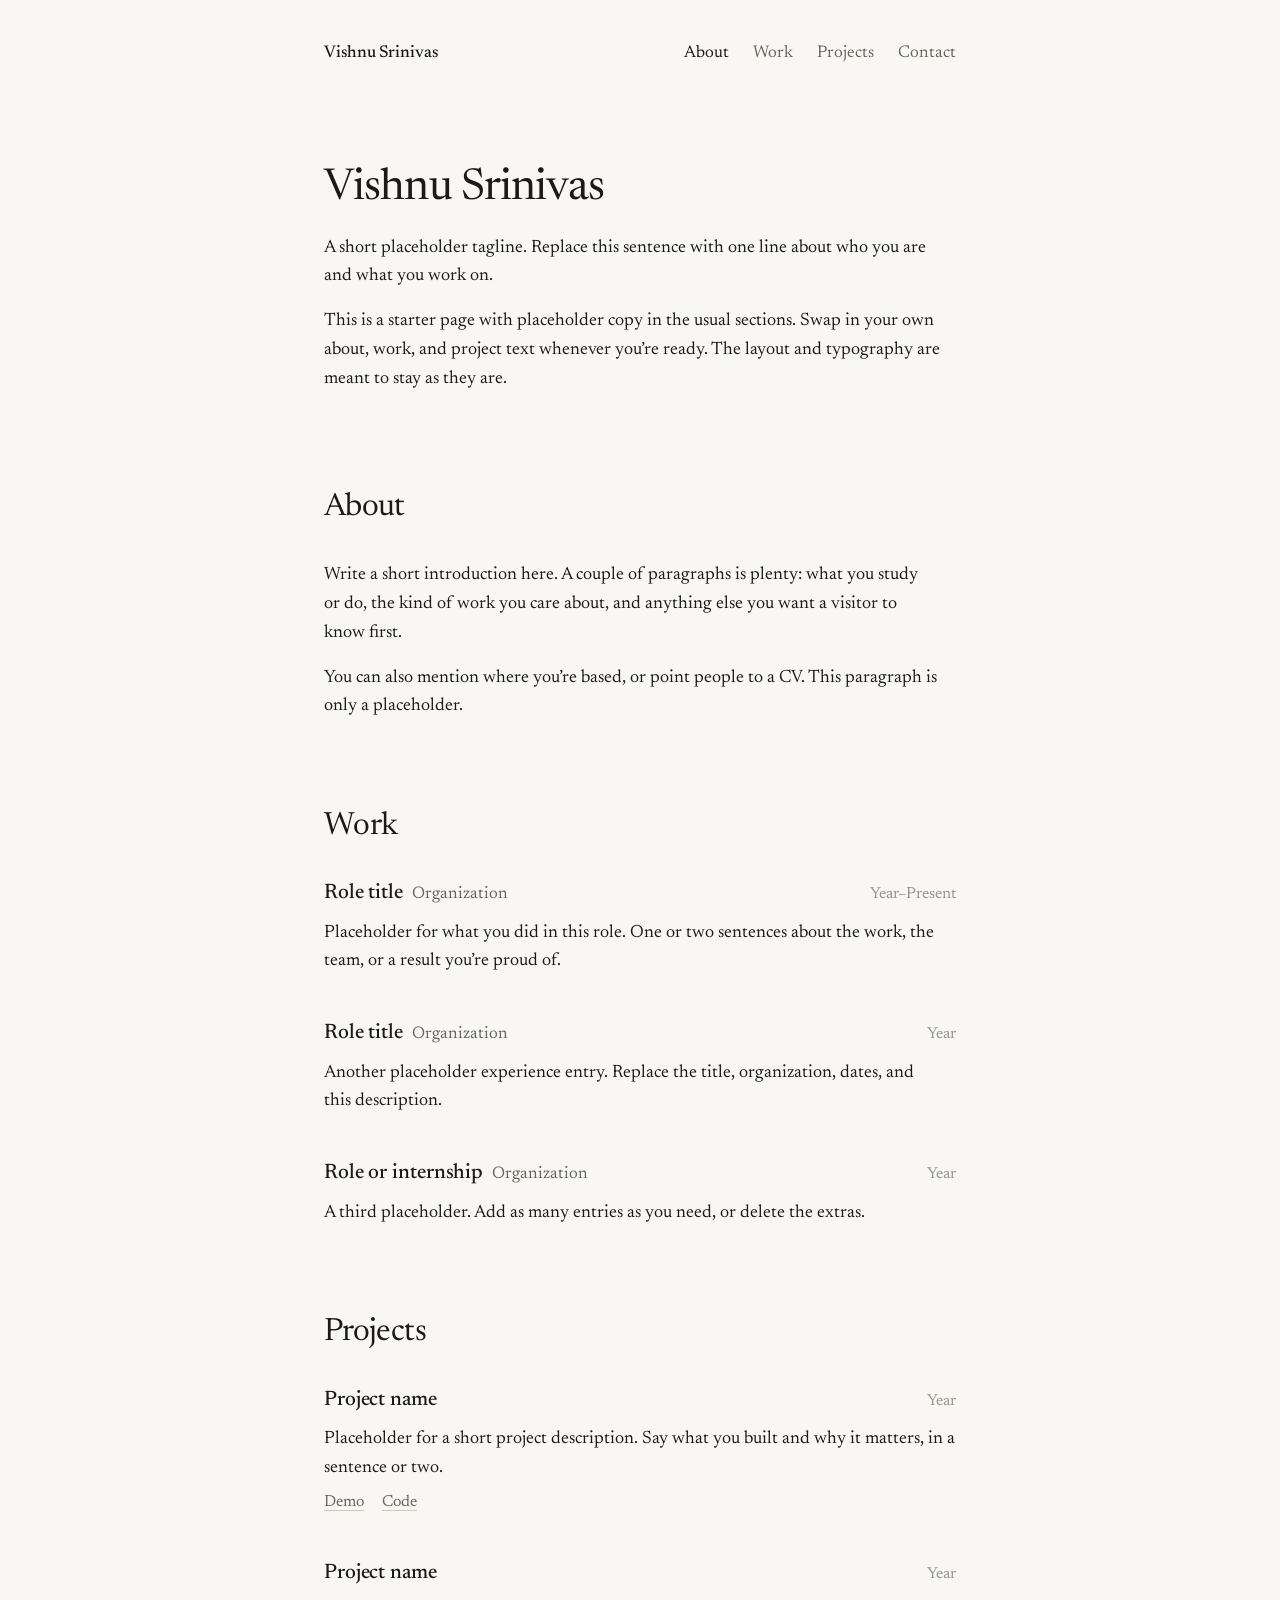
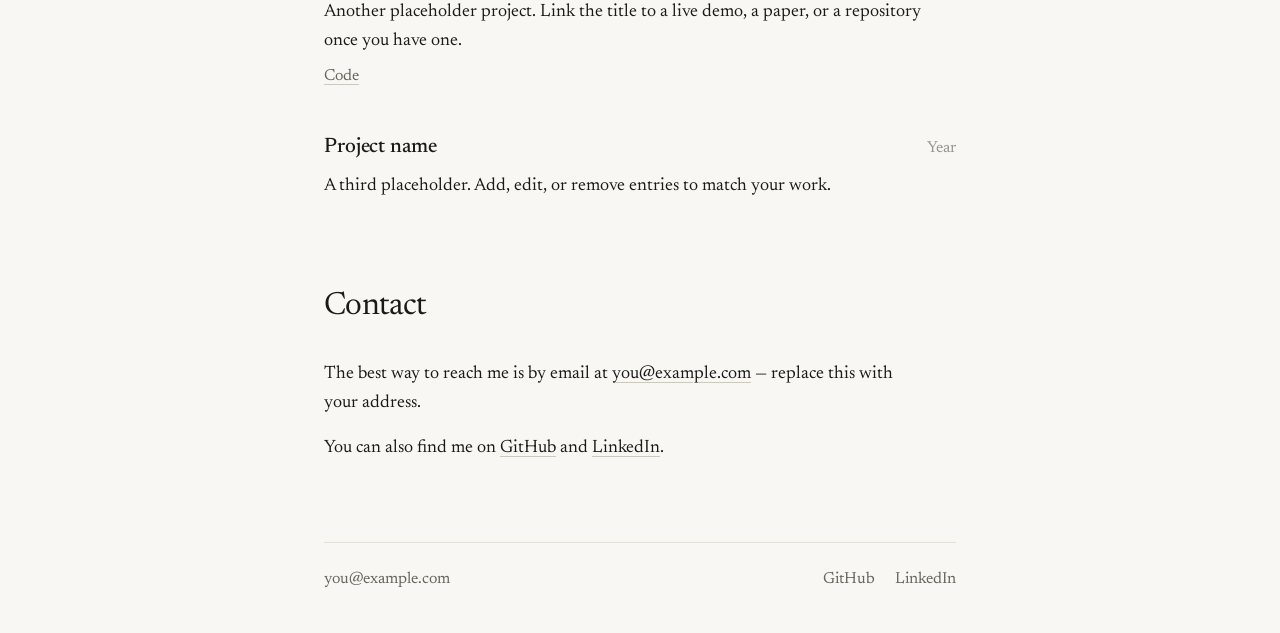
==== index.html @ f2808747 "Add starter personal site" ====
<!doctype html>
<html lang="en">
<head>
  <meta charset="utf-8">
  <meta name="viewport" content="width=device-width, initial-scale=1">
  <title>Vishnu Srinivas</title>
  <meta name="description" content="Personal site of Vishnu Srinivas. Placeholder starter — replace this description with your own.">
  <meta name="theme-color" content="#f8f7f3">
  <meta name="color-scheme" content="light">
  <link rel="icon" href="favicon.svg" type="image/svg+xml">
  <link rel="preconnect" href="https://fonts.googleapis.com">
  <link rel="preconnect" href="https://fonts.gstatic.com" crossorigin>
  <link rel="stylesheet" href="https://fonts.googleapis.com/css2?family=Newsreader:ital,opsz,wght@0,6..72,200..800;1,6..72,200..800&display=swap">
  <link rel="stylesheet" href="styles.css">
</head>
<body>
  <div class="wrap">
    <header class="top">
      <a class="me" href="#top">Vishnu Srinivas</a>
      <nav aria-label="Site">
        <a href="#about">About</a>
        <a href="#work">Work</a>
        <a href="#projects">Projects</a>
        <a href="#contact">Contact</a>
      </nav>
    </header>

    <main id="top">
      <section class="hero" aria-label="Introduction">
        <h1 class="name">Vishnu Srinivas</h1>
        <div class="intro">
          <p>A short placeholder tagline. Replace this sentence with one line about who you are and what you work on.</p>
          <p>This is a starter page with placeholder copy in the usual sections. Swap in your own about, work, and project text whenever you’re ready. The layout and typography are meant to stay as they are.</p>
        </div>
      </section>

      <section id="about" class="block">
        <h2 class="title">About</h2>
        <div class="prose">
          <p>Write a short introduction here. A couple of paragraphs is plenty: what you study or do, the kind of work you care about, and anything else you want a visitor to know first.</p>
          <p>You can also mention where you’re based, or point people to a CV. This paragraph is only a placeholder.</p>
        </div>
      </section>

      <section id="work" class="block">
        <h2 class="title">Work</h2>

        <article class="entry">
          <div class="entry-head">
            <h3>Role title <span class="tag">Organization</span></h3>
            <span class="when">Year–Present</span>
          </div>
          <p class="desc">Placeholder for what you did in this role. One or two sentences about the work, the team, or a result you’re proud of.</p>
        </article>

        <article class="entry">
          <div class="entry-head">
            <h3>Role title <span class="tag">Organization</span></h3>
            <span class="when">Year</span>
          </div>
          <p class="desc">Another placeholder experience entry. Replace the title, organization, dates, and this description.</p>
        </article>

        <article class="entry">
          <div class="entry-head">
            <h3>Role or internship <span class="tag">Organization</span></h3>
            <span class="when">Year</span>
          </div>
          <p class="desc">A third placeholder. Add as many entries as you need, or delete the extras.</p>
        </article>
      </section>

      <section id="projects" class="block">
        <h2 class="title">Projects</h2>

        <article class="entry">
          <div class="entry-head">
            <h3><a href="#">Project name</a></h3>
            <span class="when">Year</span>
          </div>
          <p class="desc">Placeholder for a short project description. Say what you built and why it matters, in a sentence or two.</p>
          <p class="links"><a href="#">Demo</a><a href="#">Code</a></p>
        </article>

        <article class="entry">
          <div class="entry-head">
            <h3><a href="#">Project name</a></h3>
            <span class="when">Year</span>
          </div>
          <p class="desc">Another placeholder project. Link the title to a live demo, a paper, or a repository once you have one.</p>
          <p class="links"><a href="#">Code</a></p>
        </article>

        <article class="entry">
          <div class="entry-head">
            <h3><a href="#">Project name</a></h3>
            <span class="when">Year</span>
          </div>
          <p class="desc">A third placeholder. Add, edit, or remove entries to match your work.</p>
        </article>
      </section>

      <section id="contact" class="block">
        <h2 class="title">Contact</h2>
        <div class="prose">
          <p>The best way to reach me is by email at <a href="mailto:you@example.com">you@example.com</a> — replace this with your address.</p>
          <p>You can also find me on <a href="https://github.com/VishnuVSrinivas">GitHub</a> and <a href="https://www.linkedin.com/in/vishnu3srinivas/">LinkedIn</a>.</p>
        </div>
      </section>
    </main>

    <footer class="foot">
      <a href="mailto:you@example.com">you@example.com</a>
      <span>
        <a href="https://github.com/VishnuVSrinivas">GitHub</a>
        <a href="https://www.linkedin.com/in/vishnu3srinivas/">LinkedIn</a>
      </span>
    </footer>
  </div>
  <script src="script.js"></script>
</body>
</html>
---- styles.css ----
:root {
  --bg: #f8f7f3;
  --fg: #1b1a18;
  --muted: #69655d;
  --faint: #9a958c;
  --rule: #e5e1d9;
  --line: #cdc8be;
  --serif: "Newsreader", ui-serif, Georgia, serif;
  --mono: ui-monospace, "SF Mono", Menlo, Consolas, monospace;
  color-scheme: light;
}

* { box-sizing: border-box; }

html {
  background: var(--bg);
  color: var(--fg);
  font-family: var(--serif);
  font-size: 18px;
  line-height: 1.6;
  font-optical-sizing: auto;
  -webkit-font-smoothing: antialiased;
  -moz-osx-font-smoothing: grayscale;
  text-rendering: optimizeLegibility;
  -webkit-text-size-adjust: 100%;
  scroll-behavior: smooth;
  scroll-padding-top: 24px;
}

body { margin: 0; background: var(--bg); color: var(--fg); }
::selection { background: var(--fg); color: var(--bg); }

a {
  color: inherit;
  text-decoration: underline;
  text-decoration-color: var(--line);
  text-decoration-thickness: 1px;
  text-underline-offset: 0.22em;
  transition: text-decoration-color 0.15s, color 0.15s;
}
a:hover { text-decoration-color: currentColor; }
:focus-visible { outline: 2px solid var(--fg); outline-offset: 3px; border-radius: 2px; }

.wrap {
  max-width: 680px;
  min-height: 100vh;
  margin: 0 auto;
  padding: 40px 24px 40px;
  display: flex;
  flex-direction: column;
}
main { flex: 1; }

.top {
  display: flex;
  justify-content: space-between;
  align-items: baseline;
  gap: 24px;
  margin-bottom: 8px;
  font-size: 17px;
}
.top a { text-decoration: none; }
.top .me { font-weight: 500; letter-spacing: -0.005em; }
.top nav { display: flex; gap: 24px; }
.top nav a { color: var(--muted); }
.top nav a:hover,
.top nav a[aria-current="true"] { color: var(--fg); }

.hero { padding-top: 10vh; padding-bottom: 8px; }
.name {
  margin: 0 0 20px;
  font-size: 44px;
  line-height: 1.1;
  font-weight: 400;
  letter-spacing: -0.02em;
}
.intro p,
.prose p { margin: 0 0 0.9em; text-wrap: pretty; }
.intro p:last-child,
.prose p:last-child { margin-bottom: 0; }

.block { padding-top: 88px; }
.block .title {
  margin: 0 0 36px;
  font-size: 32px;
  line-height: 1.1;
  font-weight: 400;
  letter-spacing: -0.02em;
  text-wrap: balance;
}

.entry { margin: 0 0 44px; }
.entry:last-child { margin-bottom: 0; }
.entry-head {
  display: flex;
  justify-content: space-between;
  align-items: baseline;
  gap: 20px;
}
.entry h3 {
  margin: 0;
  font-size: 21px;
  line-height: 1.35;
  font-weight: 500;
  letter-spacing: -0.005em;
}
.entry h3 a { text-decoration: none; }
.entry h3 a:hover { text-decoration: underline; text-decoration-color: currentColor; }
.when {
  flex: none;
  color: var(--faint);
  font-size: 16px;
  font-variant-numeric: tabular-nums;
}
.tag { margin-left: 4px; color: var(--muted); font-size: 17px; font-weight: 400; letter-spacing: 0; }
.desc { margin: 10px 0 0; text-wrap: pretty; }
.links { display: flex; gap: 18px; margin: 8px 0 0; font-size: 16px; color: var(--muted); }

.foot {
  display: flex;
  justify-content: space-between;
  align-items: baseline;
  gap: 16px;
  margin-top: 80px;
  padding-top: 24px;
  border-top: 1px solid var(--rule);
  color: var(--muted);
  font-size: 16px;
}
.foot a { text-decoration: none; }
.foot a:hover { color: var(--fg); }
.foot span { display: flex; gap: 20px; }

@media (max-width: 600px) {
  html { font-size: 17px; }
  .wrap { padding: 24px 20px 32px; }
  .top { font-size: 16px; flex-wrap: wrap; row-gap: 8px; }
  .top nav { gap: 16px; }
  .hero { padding-top: 6vh; }
  .name { font-size: 34px; }
  .block { padding-top: 72px; }
  .block .title { font-size: 28px; }
  .entry-head { flex-wrap: wrap; row-gap: 0; }
  .tag { display: block; margin: 0; font-size: 16px; }
  .entry h3 { font-size: 19px; }
  .foot { flex-direction: column; gap: 8px; margin-top: 72px; }
}

@media (prefers-reduced-motion: reduce) {
  html { scroll-behavior: auto; }
  a { transition: none; }
}
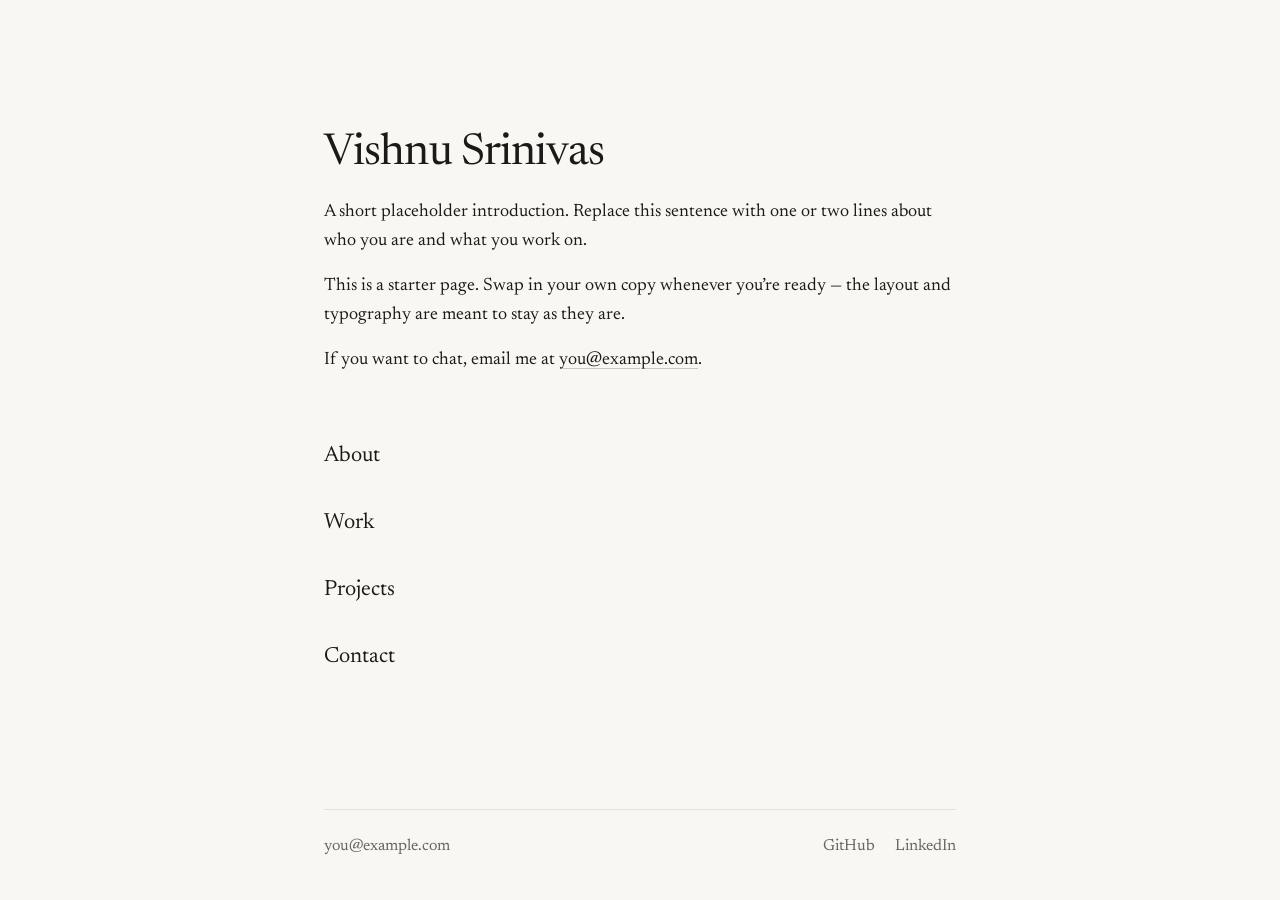
==== commit 72eb406f: "Split site into separate pages" ====
--- a/index.html
+++ b/index.html
@@ -15,100 +15,20 @@
 </head>
 <body>
   <div class="wrap">
-    <header class="top">
-      <a class="me" href="#top">Vishnu Srinivas</a>
-      <nav aria-label="Site">
-        <a href="#about">About</a>
-        <a href="#work">Work</a>
-        <a href="#projects">Projects</a>
-        <a href="#contact">Contact</a>
+    <main class="home">
+      <h1 class="name">Vishnu Srinivas</h1>
+      <div class="intro">
+        <p>A short placeholder introduction. Replace this sentence with one or two lines about who you are and what you work on.</p>
+        <p>This is a starter page. Swap in your own copy whenever you’re ready — the layout and typography are meant to stay as they are.</p>
+        <p>If you want to chat, email me at <a href="mailto:you@example.com">you@example.com</a>.</p>
+      </div>
+      <nav class="pages" aria-label="Site">
+        <a href="about.html"><span class="page">About</span></a>
+        <a href="work.html"><span class="page">Work</span></a>
+        <a href="projects.html"><span class="page">Projects</span></a>
+        <a href="contact.html"><span class="page">Contact</span></a>
       </nav>
-    </header>
-
-    <main id="top">
-      <section class="hero" aria-label="Introduction">
-        <h1 class="name">Vishnu Srinivas</h1>
-        <div class="intro">
-          <p>A short placeholder tagline. Replace this sentence with one line about who you are and what you work on.</p>
-          <p>This is a starter page with placeholder copy in the usual sections. Swap in your own about, work, and project text whenever you’re ready. The layout and typography are meant to stay as they are.</p>
-        </div>
-      </section>
-
-      <section id="about" class="block">
-        <h2 class="title">About</h2>
-        <div class="prose">
-          <p>Write a short introduction here. A couple of paragraphs is plenty: what you study or do, the kind of work you care about, and anything else you want a visitor to know first.</p>
-          <p>You can also mention where you’re based, or point people to a CV. This paragraph is only a placeholder.</p>
-        </div>
-      </section>
-
-      <section id="work" class="block">
-        <h2 class="title">Work</h2>
-
-        <article class="entry">
-          <div class="entry-head">
-            <h3>Role title <span class="tag">Organization</span></h3>
-            <span class="when">Year–Present</span>
-          </div>
-          <p class="desc">Placeholder for what you did in this role. One or two sentences about the work, the team, or a result you’re proud of.</p>
-        </article>
-
-        <article class="entry">
-          <div class="entry-head">
-            <h3>Role title <span class="tag">Organization</span></h3>
-            <span class="when">Year</span>
-          </div>
-          <p class="desc">Another placeholder experience entry. Replace the title, organization, dates, and this description.</p>
-        </article>
-
-        <article class="entry">
-          <div class="entry-head">
-            <h3>Role or internship <span class="tag">Organization</span></h3>
-            <span class="when">Year</span>
-          </div>
-          <p class="desc">A third placeholder. Add as many entries as you need, or delete the extras.</p>
-        </article>
-      </section>
-
-      <section id="projects" class="block">
-        <h2 class="title">Projects</h2>
-
-        <article class="entry">
-          <div class="entry-head">
-            <h3><a href="#">Project name</a></h3>
-            <span class="when">Year</span>
-          </div>
-          <p class="desc">Placeholder for a short project description. Say what you built and why it matters, in a sentence or two.</p>
-          <p class="links"><a href="#">Demo</a><a href="#">Code</a></p>
-        </article>
-
-        <article class="entry">
-          <div class="entry-head">
-            <h3><a href="#">Project name</a></h3>
-            <span class="when">Year</span>
-          </div>
-          <p class="desc">Another placeholder project. Link the title to a live demo, a paper, or a repository once you have one.</p>
-          <p class="links"><a href="#">Code</a></p>
-        </article>
-
-        <article class="entry">
-          <div class="entry-head">
-            <h3><a href="#">Project name</a></h3>
-            <span class="when">Year</span>
-          </div>
-          <p class="desc">A third placeholder. Add, edit, or remove entries to match your work.</p>
-        </article>
-      </section>
-
-      <section id="contact" class="block">
-        <h2 class="title">Contact</h2>
-        <div class="prose">
-          <p>The best way to reach me is by email at <a href="mailto:you@example.com">you@example.com</a> — replace this with your address.</p>
-          <p>You can also find me on <a href="https://github.com/VishnuVSrinivas">GitHub</a> and <a href="https://www.linkedin.com/in/vishnu3srinivas/">LinkedIn</a>.</p>
-        </div>
-      </section>
     </main>
-
     <footer class="foot">
       <a href="mailto:you@example.com">you@example.com</a>
       <span>
@@ -117,6 +37,5 @@
       </span>
     </footer>
   </div>
-  <script src="script.js"></script>
 </body>
 </html>
--- a/styles.css
+++ b/styles.css
@@ -23,8 +23,6 @@
   -moz-osx-font-smoothing: grayscale;
   text-rendering: optimizeLegibility;
   -webkit-text-size-adjust: 100%;
-  scroll-behavior: smooth;
-  scroll-padding-top: 24px;
 }
 
 body { margin: 0; background: var(--bg); color: var(--fg); }
@@ -51,12 +49,13 @@
 }
 main { flex: 1; }
 
+/* Header (inner pages) */
 .top {
   display: flex;
   justify-content: space-between;
   align-items: baseline;
   gap: 24px;
-  margin-bottom: 8px;
+  margin-bottom: 104px;
   font-size: 17px;
 }
 .top a { text-decoration: none; }
@@ -64,9 +63,10 @@
 .top nav { display: flex; gap: 24px; }
 .top nav a { color: var(--muted); }
 .top nav a:hover,
-.top nav a[aria-current="true"] { color: var(--fg); }
+.top nav a[aria-current] { color: var(--fg); }
 
-.hero { padding-top: 10vh; padding-bottom: 8px; }
+/* Home */
+.home { padding-top: 10vh; }
 .name {
   margin: 0 0 20px;
   font-size: 44px;
@@ -79,10 +79,25 @@
 .intro p:last-child,
 .prose p:last-child { margin-bottom: 0; }
 
-.block { padding-top: 88px; }
-.block .title {
-  margin: 0 0 36px;
-  font-size: 32px;
+.pages { margin: 48px 0 0; }
+.pages a {
+  display: flex;
+  align-items: baseline;
+  padding: 16px 0;
+  text-decoration: none;
+}
+.page { font-size: 22px; }
+.pages a:hover .page {
+  text-decoration: underline;
+  text-decoration-color: currentColor;
+  text-decoration-thickness: 1px;
+  text-underline-offset: 0.22em;
+}
+
+/* Inner page titles and lists */
+.title {
+  margin: 0 0 56px;
+  font-size: 44px;
   line-height: 1.1;
   font-weight: 400;
   letter-spacing: -0.02em;
@@ -90,22 +105,21 @@
 }
 
 .entry { margin: 0 0 44px; }
-.entry:last-child { margin-bottom: 0; }
 .entry-head {
   display: flex;
   justify-content: space-between;
   align-items: baseline;
   gap: 20px;
 }
-.entry h3 {
+.entry h2 {
   margin: 0;
   font-size: 21px;
   line-height: 1.35;
   font-weight: 500;
   letter-spacing: -0.005em;
 }
-.entry h3 a { text-decoration: none; }
-.entry h3 a:hover { text-decoration: underline; text-decoration-color: currentColor; }
+.entry h2 a { text-decoration: none; }
+.entry h2 a:hover { text-decoration: underline; text-decoration-color: currentColor; }
 .when {
   flex: none;
   color: var(--faint);
@@ -116,6 +130,7 @@
 .desc { margin: 10px 0 0; text-wrap: pretty; }
 .links { display: flex; gap: 18px; margin: 8px 0 0; font-size: 16px; color: var(--muted); }
 
+/* Footer */
 .foot {
   display: flex;
   justify-content: space-between;
@@ -134,19 +149,18 @@
 @media (max-width: 600px) {
   html { font-size: 17px; }
   .wrap { padding: 24px 20px 32px; }
-  .top { font-size: 16px; flex-wrap: wrap; row-gap: 8px; }
+  .top { margin-bottom: 72px; font-size: 16px; flex-wrap: wrap; row-gap: 10px; }
   .top nav { gap: 16px; }
-  .hero { padding-top: 6vh; }
-  .name { font-size: 34px; }
-  .block { padding-top: 72px; }
-  .block .title { font-size: 28px; }
+  .home { padding-top: 6vh; }
+  .name, .title { font-size: 34px; }
+  .pages { margin-top: 36px; }
+  .page { font-size: 20px; }
   .entry-head { flex-wrap: wrap; row-gap: 0; }
   .tag { display: block; margin: 0; font-size: 16px; }
-  .entry h3 { font-size: 19px; }
+  .entry h2 { font-size: 19px; }
   .foot { flex-direction: column; gap: 8px; margin-top: 72px; }
 }
 
 @media (prefers-reduced-motion: reduce) {
-  html { scroll-behavior: auto; }
   a { transition: none; }
 }
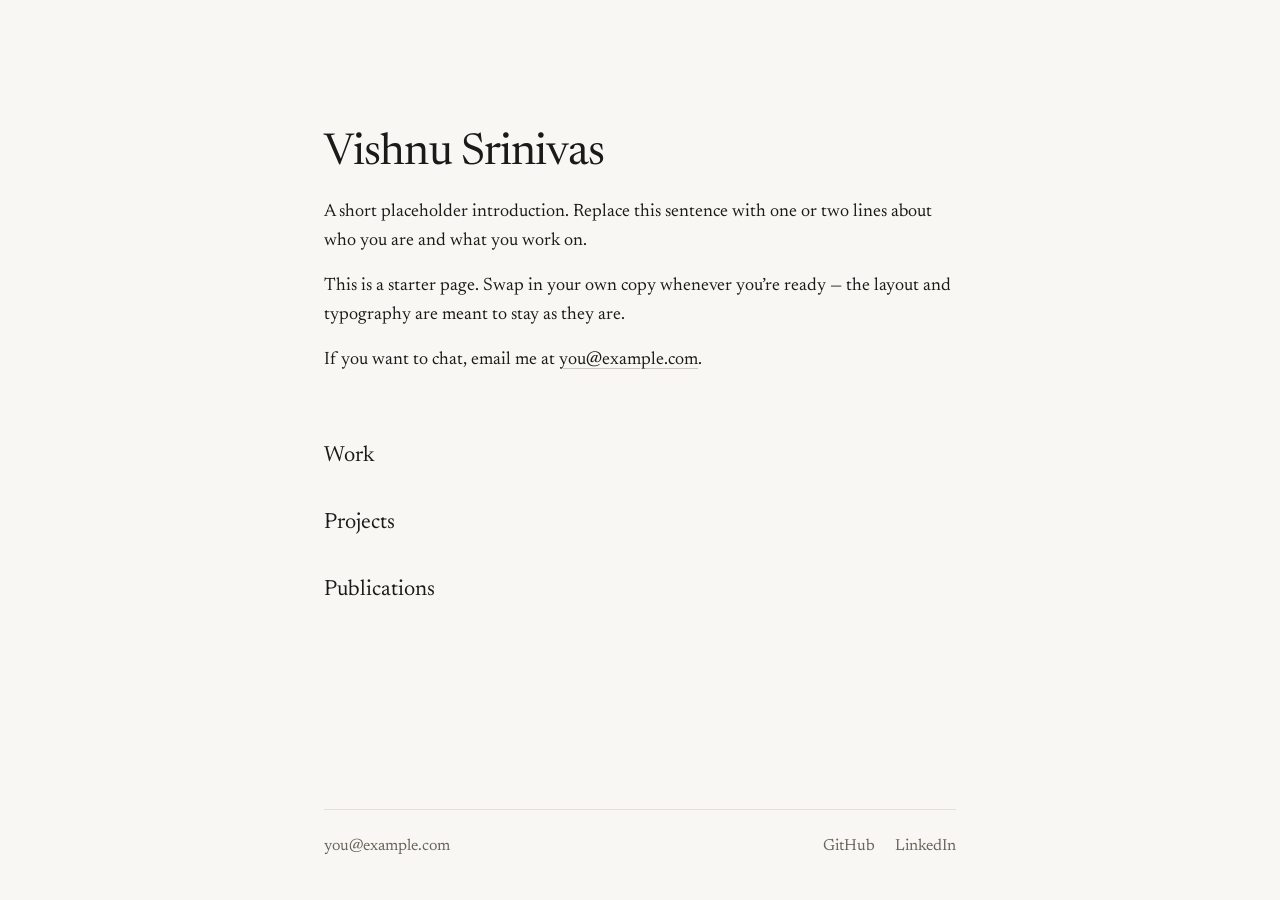
==== commit 305412f4: "Home as about, add publications, spacing fixes" ====
--- a/index.html
+++ b/index.html
@@ -11,7 +11,7 @@
   <link rel="preconnect" href="https://fonts.googleapis.com">
   <link rel="preconnect" href="https://fonts.gstatic.com" crossorigin>
   <link rel="stylesheet" href="https://fonts.googleapis.com/css2?family=Newsreader:ital,opsz,wght@0,6..72,200..800;1,6..72,200..800&display=swap">
-  <link rel="stylesheet" href="styles.css">
+  <link rel="stylesheet" href="styles.css?v=2">
 </head>
 <body>
   <div class="wrap">
@@ -23,10 +23,9 @@
         <p>If you want to chat, email me at <a href="mailto:you@example.com">you@example.com</a>.</p>
       </div>
       <nav class="pages" aria-label="Site">
-        <a href="about.html"><span class="page">About</span></a>
         <a href="work.html"><span class="page">Work</span></a>
         <a href="projects.html"><span class="page">Projects</span></a>
-        <a href="contact.html"><span class="page">Contact</span></a>
+        <a href="publications.html"><span class="page">Publications</span></a>
       </nav>
     </main>
     <footer class="foot">
--- a/styles.css
+++ b/styles.css
@@ -65,7 +65,7 @@
 .top nav a:hover,
 .top nav a[aria-current] { color: var(--fg); }
 
-/* Home */
+/* Home — spacing matches svishen.dev */
 .home { padding-top: 10vh; }
 .name {
   margin: 0 0 20px;
@@ -79,10 +79,13 @@
 .intro p:last-child,
 .prose p:last-child { margin-bottom: 0; }
 
-.pages { margin: 48px 0 0; }
+.pages {
+  margin: 48px 0 0;
+  display: flex;
+  flex-direction: column;
+}
 .pages a {
-  display: flex;
-  align-items: baseline;
+  display: block;
   padding: 16px 0;
   text-decoration: none;
 }
@@ -130,7 +133,7 @@
 .desc { margin: 10px 0 0; text-wrap: pretty; }
 .links { display: flex; gap: 18px; margin: 8px 0 0; font-size: 16px; color: var(--muted); }
 
-/* Footer */
+/* Footer — pinned to the bottom of the viewport on short pages, like svishen */
 .foot {
   display: flex;
   justify-content: space-between;
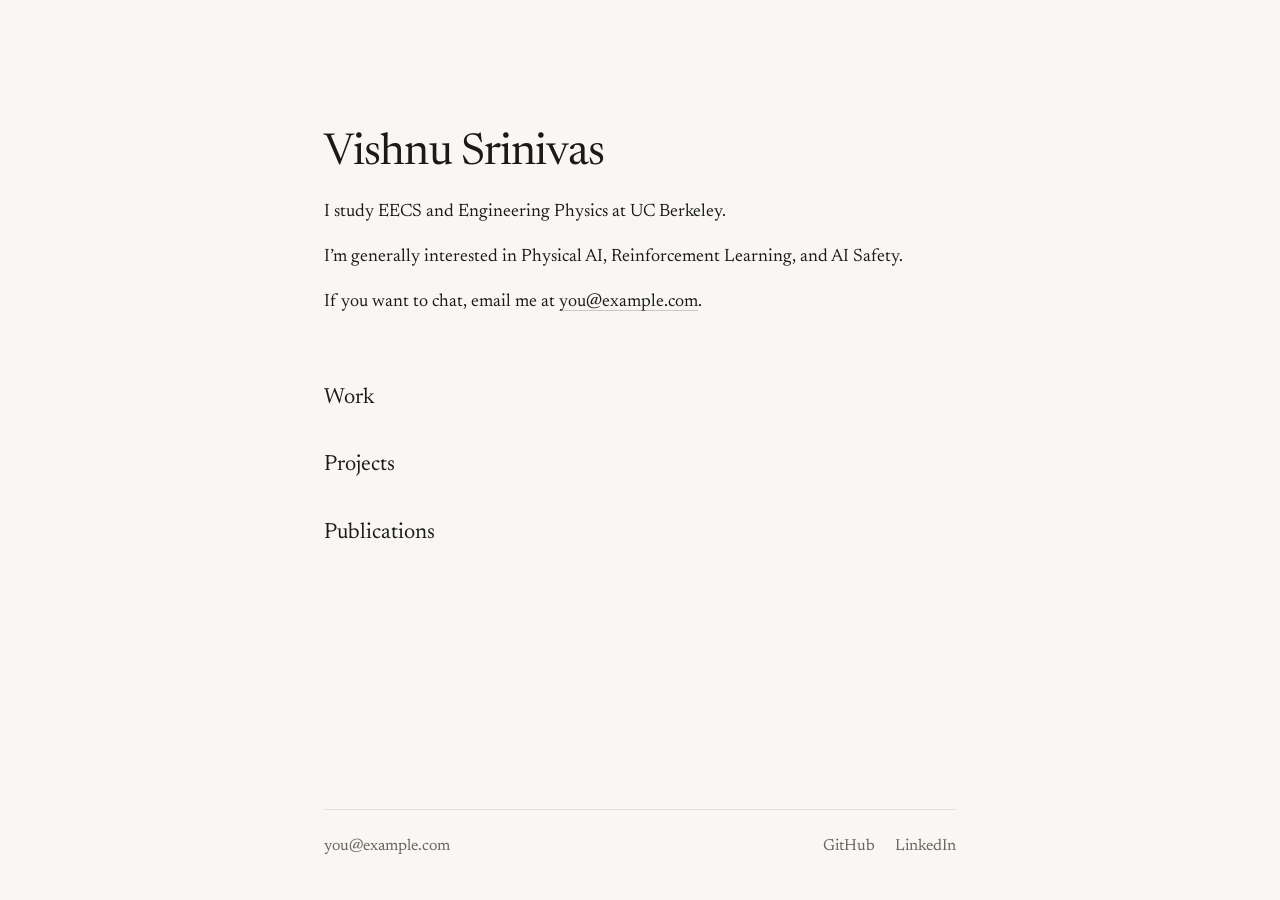
==== commit 56b9b049: "Add intro to home page" ====
--- a/index.html
+++ b/index.html
@@ -4,7 +4,7 @@
   <meta charset="utf-8">
   <meta name="viewport" content="width=device-width, initial-scale=1">
   <title>Vishnu Srinivas</title>
-  <meta name="description" content="Personal site of Vishnu Srinivas. Placeholder starter — replace this description with your own.">
+  <meta name="description" content="Vishnu Srinivas studies EECS and Engineering Physics at UC Berkeley, with interests in Physical AI, Reinforcement Learning, and AI Safety.">
   <meta name="theme-color" content="#f8f7f3">
   <meta name="color-scheme" content="light">
   <link rel="icon" href="favicon.svg" type="image/svg+xml">
@@ -18,8 +18,8 @@
     <main class="home">
       <h1 class="name">Vishnu Srinivas</h1>
       <div class="intro">
-        <p>A short placeholder introduction. Replace this sentence with one or two lines about who you are and what you work on.</p>
-        <p>This is a starter page. Swap in your own copy whenever you’re ready — the layout and typography are meant to stay as they are.</p>
+        <p>I study EECS and Engineering Physics at UC Berkeley.</p>
+        <p>I’m generally interested in Physical AI, Reinforcement Learning, and AI Safety.</p>
         <p>If you want to chat, email me at <a href="mailto:you@example.com">you@example.com</a>.</p>
       </div>
       <nav class="pages" aria-label="Site">
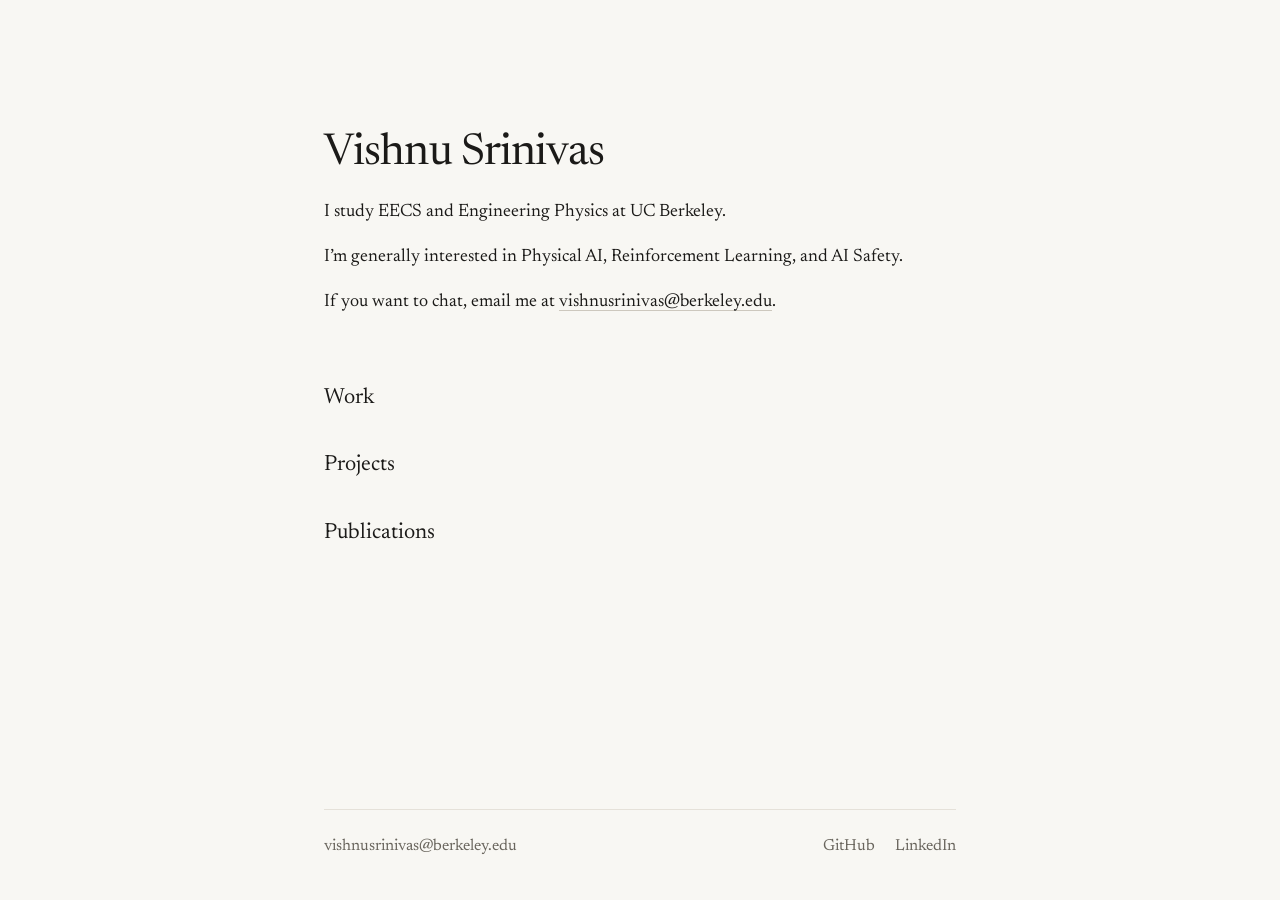
==== commit 6e14a068: "Add email address" ====
--- a/index.html
+++ b/index.html
@@ -20,7 +20,7 @@
       <div class="intro">
         <p>I study EECS and Engineering Physics at UC Berkeley.</p>
         <p>I’m generally interested in Physical AI, Reinforcement Learning, and AI Safety.</p>
-        <p>If you want to chat, email me at <a href="mailto:you@example.com">you@example.com</a>.</p>
+        <p>If you want to chat, email me at <a href="mailto:vishnusrinivas@berkeley.edu">vishnusrinivas@berkeley.edu</a>.</p>
       </div>
       <nav class="pages" aria-label="Site">
         <a href="work.html"><span class="page">Work</span></a>
@@ -29,7 +29,7 @@
       </nav>
     </main>
     <footer class="foot">
-      <a href="mailto:you@example.com">you@example.com</a>
+      <a href="mailto:vishnusrinivas@berkeley.edu">vishnusrinivas@berkeley.edu</a>
       <span>
         <a href="https://github.com/VishnuVSrinivas">GitHub</a>
         <a href="https://www.linkedin.com/in/vishnu3srinivas/">LinkedIn</a>
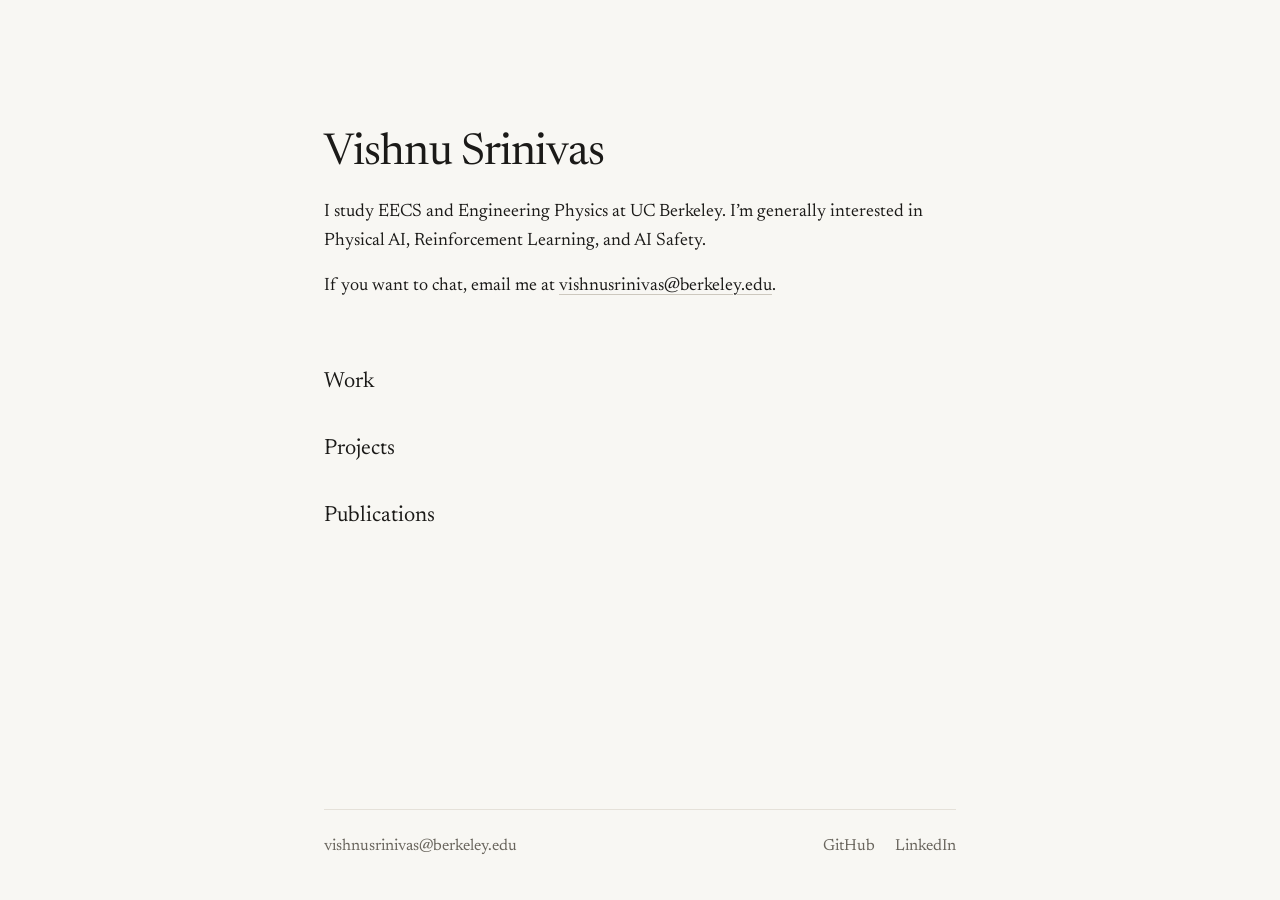
==== commit 00e62ac4: "Merge intro sentences" ====
--- a/index.html
+++ b/index.html
@@ -18,8 +18,7 @@
     <main class="home">
       <h1 class="name">Vishnu Srinivas</h1>
       <div class="intro">
-        <p>I study EECS and Engineering Physics at UC Berkeley.</p>
-        <p>I’m generally interested in Physical AI, Reinforcement Learning, and AI Safety.</p>
+        <p>I study EECS and Engineering Physics at UC Berkeley. I’m generally interested in Physical AI, Reinforcement Learning, and AI Safety.</p>
         <p>If you want to chat, email me at <a href="mailto:vishnusrinivas@berkeley.edu">vishnusrinivas@berkeley.edu</a>.</p>
       </div>
       <nav class="pages" aria-label="Site">
